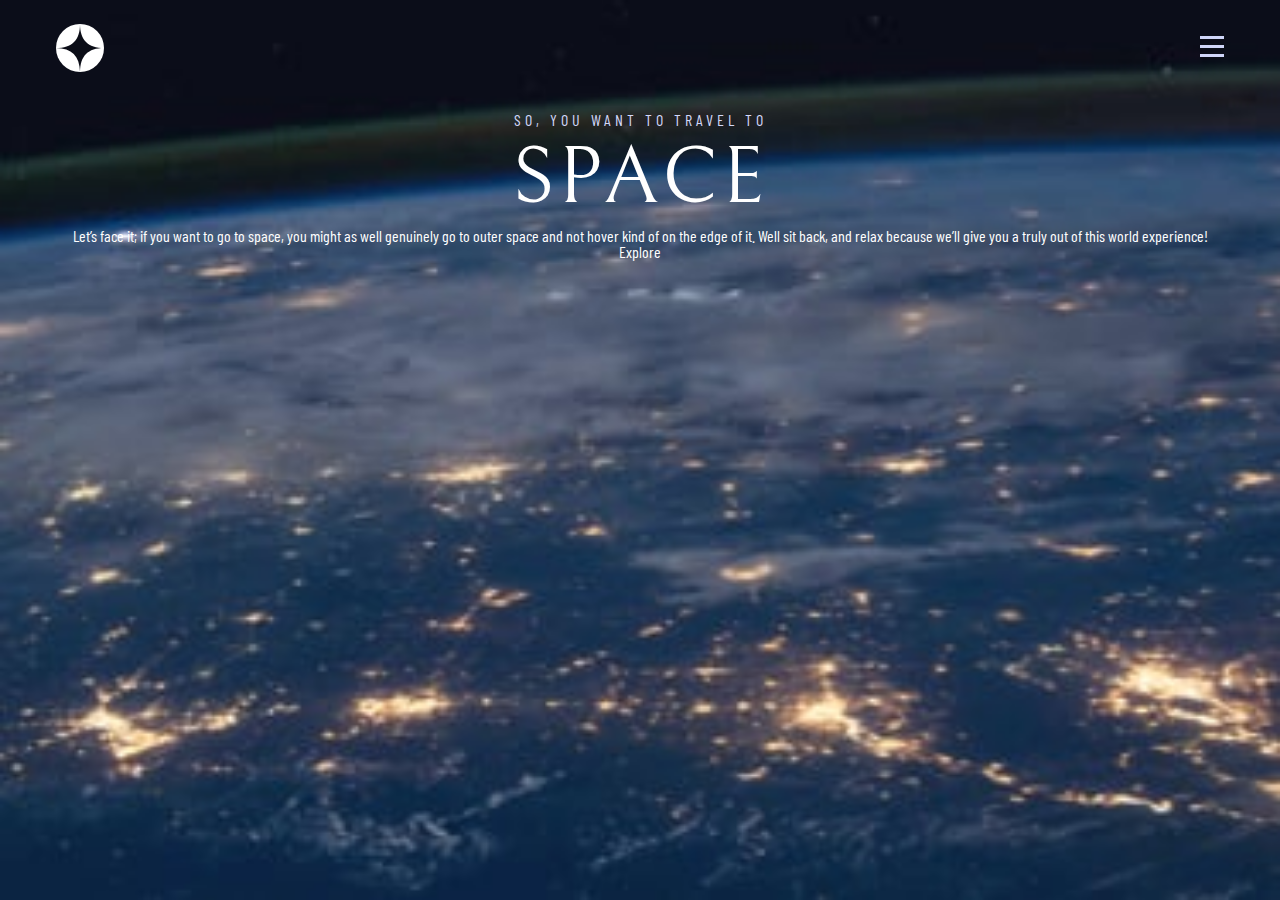
==== index.html @ c45864d5 "Mobile Nav Bar modified" ====
<!DOCTYPE html>
<html lang="en">
<head>
  <meta charset="UTF-8">
  <meta name="viewport" content="width=device-width, initial-scale=1.0">

  <link rel="icon" type="image/png" sizes="32x32" href="./assets/favicon-32x32.png">
  <link rel="stylesheet" href="index.css">
  <link rel="preconnect" href="https://fonts.googleapis.com">
  <link rel="preconnect" href="https://fonts.gstatic.com" crossorigin>
  <link href="https://fonts.googleapis.com/css2?family=Barlow+Condensed&family=Bellefair&display=swap" rel="stylesheet">
  <title>Frontend Mentor | Space tourism website</title>
</head>
<body class="home">
  <header class="primary-header">
    <div>
      <img src="assets/shared/logo.svg" class="logo" alt="Logo">
    </div>
    <button class="hamburger-menu"></button>
    <nav>
      <ul class="primary-navigation" data-toggled="false">
        <li class="active"><a href="#"><span>00</span>Home</a></li>
        <li><a href="destination.html"><span>01</span>Destination</a></li>
        <li><a href="crew.html"><span>02</span>Crew</a></li>
        <li><a href="technology.html"><span>03</span>Technology</a></li>
      </ul>
    </nav>
  </header>
  <main class="">
    <section class="grid-container">
      <header>
        <h1 class="section-title main-title">So, you want to travel to <span>Space</span></h1>
      </header>
      <p class="main-text">
          Let’s face it; if you want to go to space, you might as well genuinely go to 
          outer space and not hover kind of on the edge of it. Well sit back, and relax 
          because we’ll give you a truly out of this world experience!
      </p>
    </section>
    <div>
      <a class="large-btn">Explore</a>
    </div>
  </main>
</body>
</html>
---- index.css ----
:root {
    /* Colors */
    --clr-dark: hsl(230, 35%, 7%);
    --clr-light: hsl(0, 0%, 100%);
    --clr-purple: hsl(231, 77%, 90%);

    /* Font sizes */
    --fs-900: 9.375rem;
    --fs-800: 6.25rem;
    --fs-700: 3.5rem;  
    --fs-600: 2rem;
    --fs-500: 1.75rem;
    --fs-400: 1rem;
    --fs-300: 0.9375rem;
    --fs-200: 0.875rem;

    /* Font Family */
    --ff-barlow: 'Barlow Condensed', sans-serif;
    --ff-bellefair: 'Bellefair', serif;
}

/* CSS reset */
html, body, div, span, applet, object, iframe,
h1, h2, h3, h4, h5, h6, p, blockquote, pre,
a, abbr, acronym, address, big, cite, code,
del, dfn, em, img, ins, kbd, q, s, samp,
small, strike, strong, sub, sup, tt, var,
b, u, i, center,
dl, dt, dd, ol, ul, li,
fieldset, form, label, legend,
table, caption, tbody, tfoot, thead, tr, th, td,
article, aside, canvas, details, embed, 
figure, figcaption, footer, header, hgroup, 
menu, nav, output, ruby, section, summary,
time, mark, audio, video {
	margin: 0;
	padding: 0;
	border: 0;
	font-size: 100%;
	font: inherit;
	vertical-align: baseline;
}
/* HTML5 display-role reset for older browsers */
article, aside, details, figcaption, figure, 
footer, header, hgroup, menu, nav, section {
	display: block;
}
body {
	line-height: 1;
}
ol, ul {
	list-style: none;
}
blockquote, q {
	quotes: none;
}
blockquote:before, blockquote:after,
q:before, q:after {
	content: '';
	content: none;
}
table {
	border-collapse: collapse;
	border-spacing: 0;
}

*,
*::after,
*::before {
    box-sizing: border-box;
    text-decoration: none;
}

img {
    max-width: 100%;
    display: block;
}

li {
    display: inline-block;
}


/*  */

.home {
    font-size: var(--fs-400);
    font-family: var(--ff-barlow);
    font-weight: 400;
    background: no-repeat url("assets/home/background-home-mobile.jpg");
    background-position: center bottom;
    background-attachment: fixed;
    background-size: cover;
    color: var(--clr-light);
    text-align: center;
    min-height: 100vh;

    position: relative;

    overflow-x: hidden;
    display: grid;
    grid-template-rows: min-content 1fr;
}


.grid-container {
    display: grid;
    /* gap: var(--gap, 1em); */
    place-items: center;
}


.primary-header {
    display: flex;
    justify-content: space-between;
    align-items: center;
    gap: 1em;
    margin-bottom: 1em;
}

.logo {
    margin: 1.5rem clamp(1.5rem, 5vw, 3.5rem);
}

.hamburger-menu {
    /* display: none; */
    background: transparent;
    background-image: url("./assets/shared/icon-hamburger.svg");
    background-repeat: no-repeat;
    position: absolute;
    z-index: 1000;
    top: 2.25rem;
    right: clamp(1.5rem, 5vw, 3.5rem);
    border: none;
    width: 1.5rem;
    aspect-ratio: 1;
}

.primary-navigation {
    display: flex;
    flex-direction: column;
    align-items: flex-start;
    gap: 2em;
    position: fixed;
    z-index: 100;
    inset: 0 0 0 30%; 
    padding: min(20rem, 15vh) 2rem;
    margin: 0;
    backdrop-filter: blur(40px);
    text-transform: uppercase;
    letter-spacing: .25em;

    transform: translateX(100%);
}

.primary-navigation[data-toggled="true"] {
    transform: translateX(0);
}

.primary-navigation a {
    color: var(--clr-light);
}

.primary-navigation  a > span {
    margin-right: .75em;
    font-weight: 700;
}

.section-title {
    color: var(--title-color, --clr-dark); 
    letter-spacing: .25em;
    text-transform: uppercase;
}

.main-title {
    --title-color: var(--clr-purple);
}

.main-title > span {
    display: block;
    color: var(--clr-light);
    font-size: 5rem; 
    font-family: var(--ff-bellefair);
    line-height: 100px;    
}
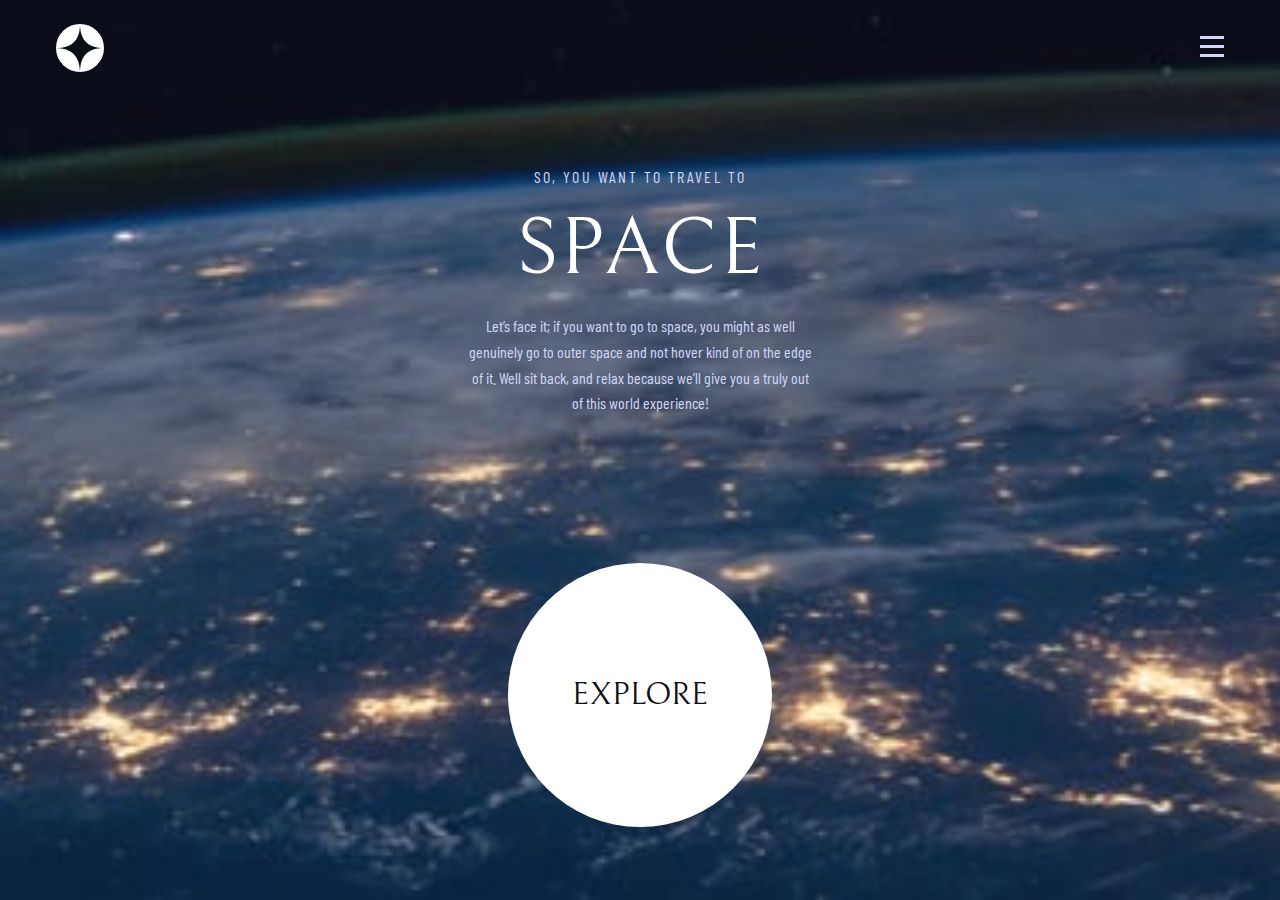
==== commit 9654ba18: "Large Button added" ====
--- a/index.html
+++ b/index.html
@@ -26,12 +26,12 @@
       </ul>
     </nav>
   </header>
-  <main class="">
-    <section class="grid-container">
+  <main class="grid-container">
+    <section>
       <header>
-        <h1 class="section-title main-title">So, you want to travel to <span>Space</span></h1>
+        <h1 class="section-title home-title">So, you want to travel to <span>Space</span></h1>
       </header>
-      <p class="main-text">
+      <p class="home-text">
           Let’s face it; if you want to go to space, you might as well genuinely go to 
           outer space and not hover kind of on the edge of it. Well sit back, and relax 
           because we’ll give you a truly out of this world experience!
--- a/index.css
+++ b/index.css
@@ -92,7 +92,7 @@
     background-attachment: fixed;
     background-size: cover;
     color: var(--clr-light);
-    text-align: center;
+    /* text-align: center; */
     min-height: 100vh;
 
     position: relative;
@@ -102,20 +102,32 @@
     grid-template-rows: min-content 1fr;
 }
 
+.container {
+    max-width: 1300px;
+    width: 80%;
+    margin: 0 auto;
+    text-align: center;
+}
+
 
 .grid-container {
+    text-align: center;
     display: grid;
-    /* gap: var(--gap, 1em); */
+    /* google place content vs place items */
     place-items: center;
-}
-
+    padding-inline: 1rem;
+}
+
+.grid-container * {
+    max-width: 50ch;
+}
 
 .primary-header {
     display: flex;
     justify-content: space-between;
     align-items: center;
     gap: 1em;
-    margin-bottom: 1em;
+    /* margin-bottom: 2rem; */
 }
 
 .logo {
@@ -168,24 +180,43 @@
 
 .section-title {
     color: var(--title-color, --clr-dark); 
-    letter-spacing: .25em;
+    letter-spacing: .15em;
     text-transform: uppercase;
 }
 
-.main-title {
+.home-title {
     --title-color: var(--clr-purple);
 }
 
-.main-title > span {
+.home-title > span {
     display: block;
     color: var(--clr-light);
     font-size: 5rem; 
     font-family: var(--ff-bellefair);
-    line-height: 100px;    
-}
-
-
-
-
-
-
+    /* line-height: 100px;   */
+    padding: .3em;  
+}
+
+.home-text {
+    color: var(--clr-purple);
+    line-height: 1.6em;
+}
+
+.large-btn {
+    font-size: 2rem;
+    font-family: var(--ff-bellefair);
+    display: inline-grid;
+    place-items: center;
+    border-radius: 50%;
+    background-color: var(--clr-light);
+    color: var(--clr-dark);
+    padding: 0 2em;
+
+    aspect-ratio: 1;
+    text-transform: uppercase;
+}
+
+
+
+
+
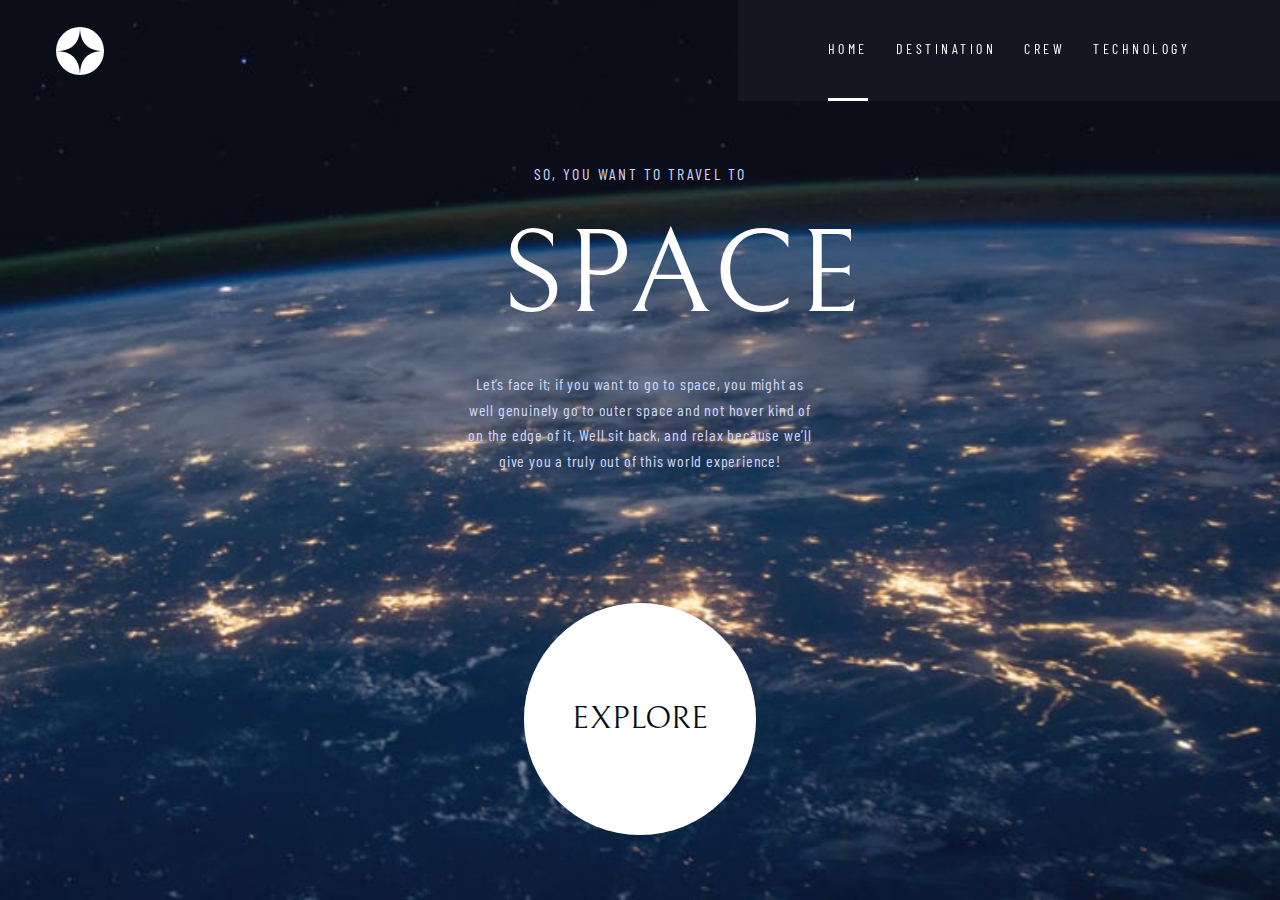
==== commit 57f82750: "Responsive Design Tablet added" ====
--- a/index.html
+++ b/index.html
@@ -31,7 +31,7 @@
       <header>
         <h1 class="section-title home-title">So, you want to travel to <span>Space</span></h1>
       </header>
-      <p class="home-text">
+      <p class="section-text">
           Let’s face it; if you want to go to space, you might as well genuinely go to 
           outer space and not hover kind of on the edge of it. Well sit back, and relax 
           because we’ll give you a truly out of this world experience!
--- a/index.css
+++ b/index.css
@@ -1,10 +1,11 @@
 :root {
     /* Colors */
-    --clr-dark: hsl(230, 35%, 7%);
-    --clr-light: hsl(0, 0%, 100%);
-    --clr-purple: hsl(231, 77%, 90%);
+    --clr-dark: 230 35% 7%;
+    --clr-light: 0 0% 100%;
+    --clr-purple: 231 77% 90%;
 
     /* Font sizes */
+    --fs-title: clamp(5rem, 8vw + 1rem, 9.375rem);
     --fs-900: 9.375rem;
     --fs-800: 6.25rem;
     --fs-700: 3.5rem;  
@@ -83,37 +84,30 @@
 
 /*  */
 
-.home {
+body {
     font-size: var(--fs-400);
     font-family: var(--ff-barlow);
     font-weight: 400;
+    color: hsl(var(--clr-light));
+    min-height: 100vh;
+    overflow-x: hidden;
+
+    display: grid;
+    grid-template-rows: min-content 1fr;
+}
+
+.home {
     background: no-repeat url("assets/home/background-home-mobile.jpg");
     background-position: center bottom;
     background-attachment: fixed;
     background-size: cover;
-    color: var(--clr-light);
-    /* text-align: center; */
-    min-height: 100vh;
 
     position: relative;
-
-    overflow-x: hidden;
-    display: grid;
-    grid-template-rows: min-content 1fr;
-}
-
-.container {
-    max-width: 1300px;
-    width: 80%;
-    margin: 0 auto;
-    text-align: center;
-}
-
+}
 
 .grid-container {
     text-align: center;
     display: grid;
-    /* google place content vs place items */
     place-items: center;
     padding-inline: 1rem;
 }
@@ -127,7 +121,6 @@
     justify-content: space-between;
     align-items: center;
     gap: 1em;
-    /* margin-bottom: 2rem; */
 }
 
 .logo {
@@ -135,14 +128,13 @@
 }
 
 .hamburger-menu {
-    /* display: none; */
     background: transparent;
     background-image: url("./assets/shared/icon-hamburger.svg");
     background-repeat: no-repeat;
     position: absolute;
     z-index: 1000;
     top: 2.25rem;
-    right: clamp(1.5rem, 5vw, 3.5rem);
+    right: 1.5rem;
     border: none;
     width: 1.5rem;
     aspect-ratio: 1;
@@ -150,27 +142,13 @@
 
 .primary-navigation {
     display: flex;
-    flex-direction: column;
-    align-items: flex-start;
-    gap: 2em;
-    position: fixed;
-    z-index: 100;
-    inset: 0 0 0 30%; 
-    padding: min(20rem, 15vh) 2rem;
     margin: 0;
-    backdrop-filter: blur(40px);
     text-transform: uppercase;
     letter-spacing: .25em;
-
-    transform: translateX(100%);
-}
-
-.primary-navigation[data-toggled="true"] {
-    transform: translateX(0);
 }
 
 .primary-navigation a {
-    color: var(--clr-light);
+    color: hsl(var(--clr-light));
 }
 
 .primary-navigation  a > span {
@@ -179,7 +157,8 @@
 }
 
 .section-title {
-    color: var(--title-color, --clr-dark); 
+    font-size: var(--fs-400);
+    color: hsl(var(--title-color, --clr-dark)); 
     letter-spacing: .15em;
     text-transform: uppercase;
 }
@@ -190,16 +169,16 @@
 
 .home-title > span {
     display: block;
-    color: var(--clr-light);
-    font-size: 5rem; 
+    color: hsl(var(--clr-light));
+    font-size: var(--fs-title); 
     font-family: var(--ff-bellefair);
-    /* line-height: 100px;   */
     padding: .3em;  
 }
 
-.home-text {
-    color: var(--clr-purple);
-    line-height: 1.6em;
+.section-text {
+    color: hsl(var(--clr-purple));
+    line-height: 1.6;
+    letter-spacing: .05rem;
 }
 
 .large-btn {
@@ -208,15 +187,97 @@
     display: inline-grid;
     place-items: center;
     border-radius: 50%;
-    background-color: var(--clr-light);
-    color: var(--clr-dark);
-    padding: 0 2em;
+    background-color: hsl(var(--clr-light));
+    color: hsl(var(--clr-dark));
+    padding: 0 1.5em;
 
     aspect-ratio: 1;
     text-transform: uppercase;
-}
-
-
-
-
-
+
+    position: relative; 
+}
+
+.large-btn::before {
+    content: '';
+    position: absolute;
+    width: 100%;
+    aspect-ratio: 1;
+    border-radius: 50%;
+    background-color: hsl(var(--clr-light)/.3);
+    z-index: -1;
+
+    transition: transform 1s;
+}
+
+.large-btn:hover::before {
+    transform: scale(1.5);
+}
+
+/* Mobile devices */
+@media (max-width: 35rem) {
+    .primary-navigation {
+        flex-direction: column;
+        gap: 2em;
+        position: fixed;
+        z-index: 100;
+        inset: 0 0 0 30%; 
+        padding: min(20rem, 15vh) 2rem;
+        backdrop-filter: blur(40px);
+
+        transform: translateX(100%);
+    }
+
+    .primary-navigation[data-toggled="true"] {
+        transform: translateX(0);
+    }
+
+}
+
+/* Tablet mode */
+@media (min-width: 35rem) {
+    .home {
+        background-image: url("./assets/home/background-home-tablet.jpg");
+    }
+
+    .hamburger-menu {
+        display: none;
+    }
+
+    .primary-navigation {
+        padding-inline: clamp(3rem, 7vw, 7rem);
+        background-color: rgba(255, 255, 255, 0.04);
+        backdrop-filter: blur(40px);
+        gap: 2em;
+        font-size: var(--fs-200);
+    }
+
+    .primary-navigation a > span {
+        display: none;
+    }
+
+    .primary-navigation a {
+        display: inline-block;
+        padding: var(--nav-pad, 3em) 0;
+    }
+
+    .primary-navigation > .active {
+        border-bottom: 3px solid hsl(var(--clr-light));
+    }
+
+    .primary-navigation > li:not(.active):hover {
+        border-bottom: 3px solid hsl(var(--clr-light) / .4);
+    }
+
+}
+
+/* Small screens, laptops */
+@media (min-width: 35rem) and (max-width: 45rem) {
+
+}
+
+@media (min-width: 45rem) {
+
+}
+
+
+
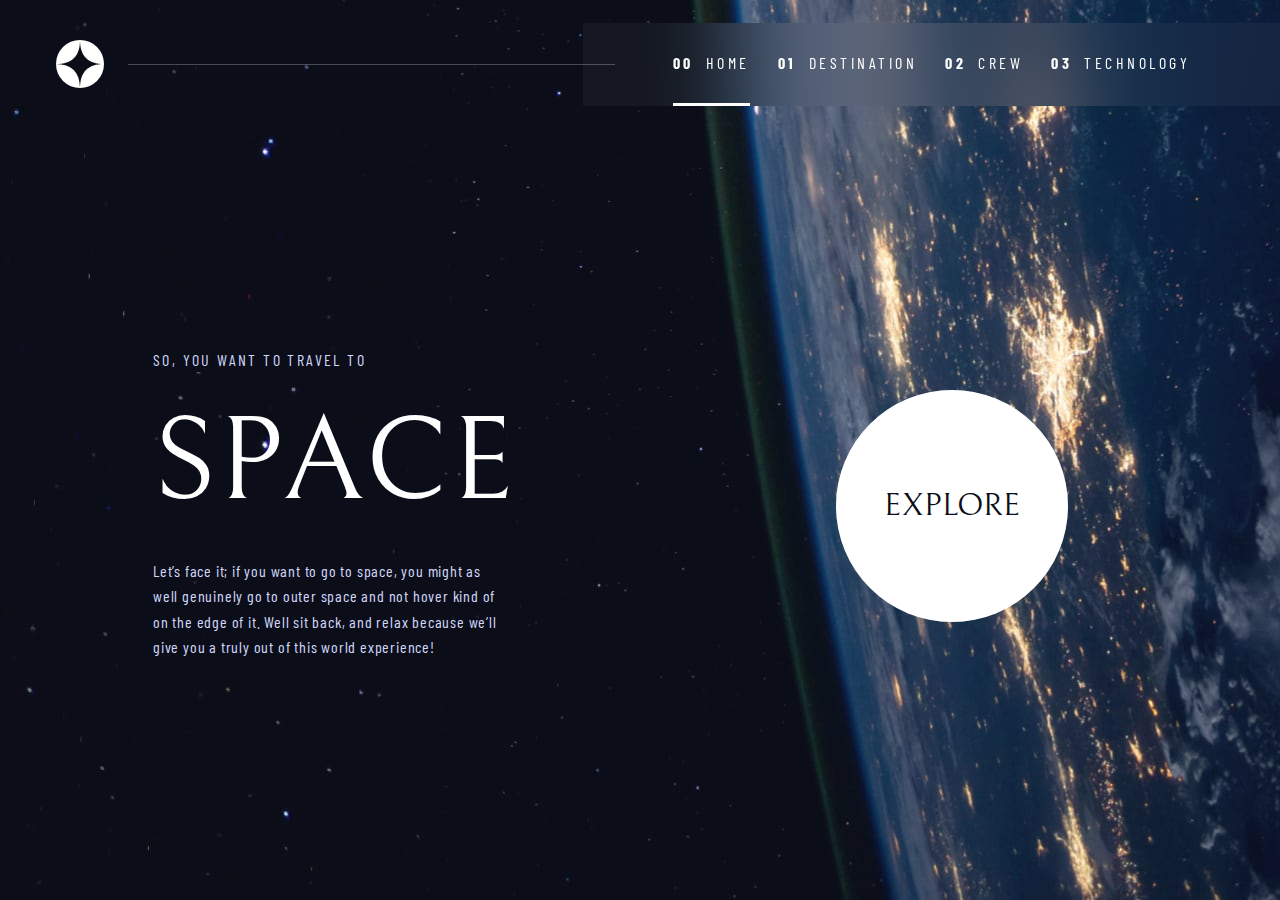
==== commit 0b0a1aae: "Responsives for Laptop added" ====
--- a/index.html
+++ b/index.html
@@ -16,7 +16,7 @@
     <div>
       <img src="assets/shared/logo.svg" class="logo" alt="Logo">
     </div>
-    <button class="hamburger-menu"></button>
+    <button class="hamburger-menu" data-close="false"></button>
     <nav>
       <ul class="primary-navigation" data-toggled="false">
         <li class="active"><a href="#"><span>00</span>Home</a></li>
--- a/index.css
+++ b/index.css
@@ -231,6 +231,10 @@
         transform: translateX(0);
     }
 
+    .hamburger-menu[data-close="true"] {
+        background-image: url("./assets/shared/icon-close.svg");
+    }
+
 }
 
 /* Tablet mode */
@@ -257,7 +261,7 @@
 
     .primary-navigation a {
         display: inline-block;
-        padding: var(--nav-pad, 3em) 0;
+        padding: var(--nav-pad, 2em) 0;
     }
 
     .primary-navigation > .active {
@@ -276,8 +280,52 @@
 }
 
 @media (min-width: 45rem) {
-
-}
-
-
-
+    .home {
+        background-image: url(assets/home/background-home-desktop.jpg);
+    }
+
+    .primary-header {
+        padding-top: 1rem;
+    }
+
+    .primary-navigation a{
+        --nav-pad: 2em;
+        font-size: var(--fs-400);
+        display: flex;
+    }
+
+    .primary-navigation a > span {
+        display: inline-block;
+    }
+
+    .primary-header::after {
+        content: '';
+        display: block;
+        width: 100%;
+        height: 1px;
+        background-color: hsl(var(--clr-light) / .25);
+        position: relative;
+        order: 1;
+        z-index: 1000;
+        margin-right: -3rem;
+    }
+
+    nav {
+        order: 2
+    }
+
+    .grid-container {
+        grid-template-columns: repeat(2, 1fr);
+    }
+
+    .home-title > span{
+        padding: 0.3em 0;
+    }
+
+    .section-title, .section-text {
+        text-align: start;
+    }
+}
+
+
+
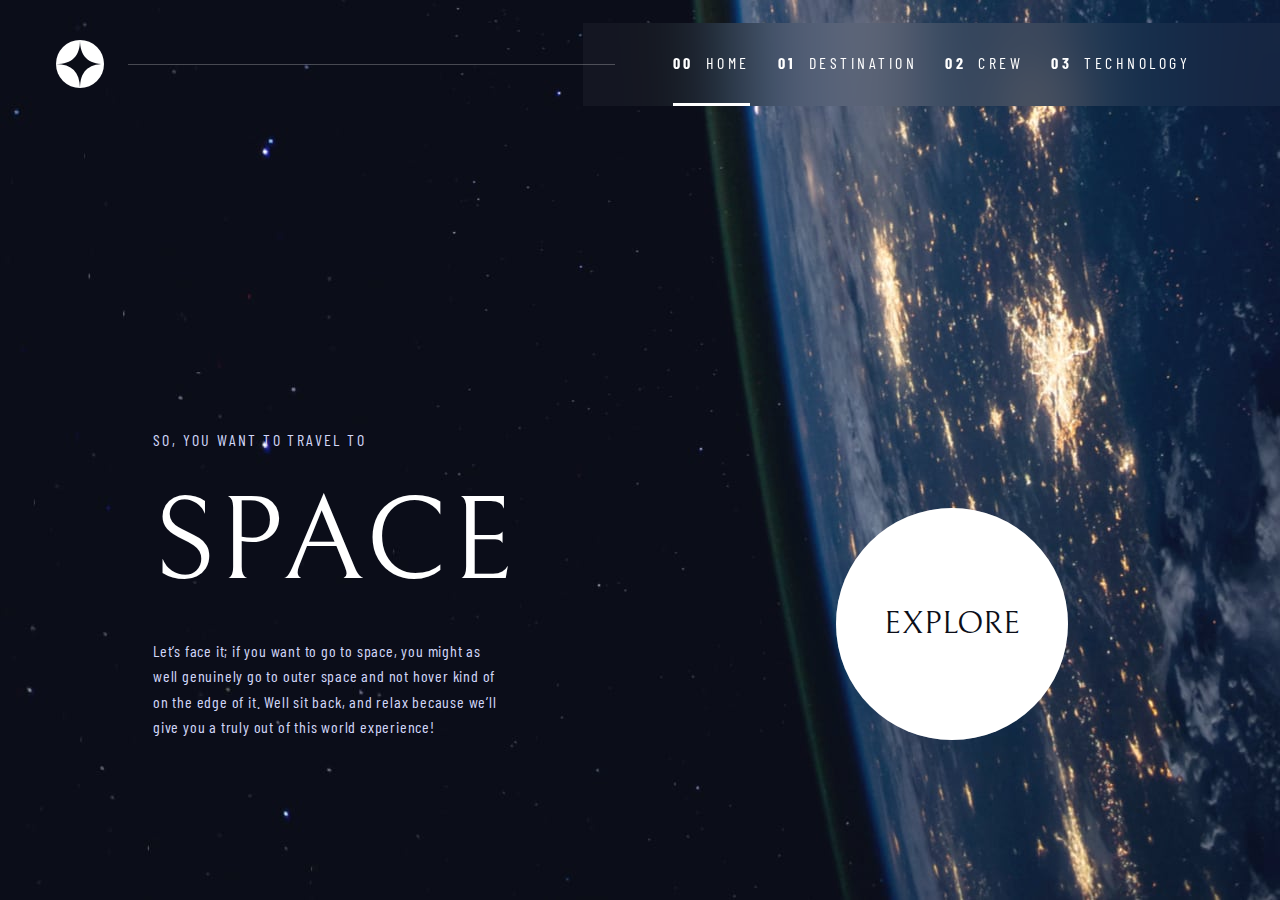
==== commit 8e12a06c: "Destination page created" ====
--- a/index.html
+++ b/index.html
@@ -26,8 +26,8 @@
       </ul>
     </nav>
   </header>
-  <main class="grid-container">
-    <section>
+  <main class="grid-container grid-container--home">
+    <section class="home-info">
       <header>
         <h1 class="section-title home-title">So, you want to travel to <span>Space</span></h1>
       </header>
@@ -37,9 +37,11 @@
           because we’ll give you a truly out of this world experience!
       </p>
     </section>
-    <div>
+    <div class="home-btn">
       <a class="large-btn">Explore</a>
     </div>
   </main>
+
+  <script src="index.js"></script>
 </body>
 </html>--- a/index.css
+++ b/index.css
@@ -91,18 +91,19 @@
     color: hsl(var(--clr-light));
     min-height: 100vh;
     overflow-x: hidden;
+    position: relative;
 
     display: grid;
     grid-template-rows: min-content 1fr;
 }
 
 .home {
-    background: no-repeat url("assets/home/background-home-mobile.jpg");
+    background: url("assets/home/background-home-mobile.jpg");
+    background-repeat: no-repeat;
     background-position: center bottom;
     background-attachment: fixed;
     background-size: cover;
 
-    position: relative;
 }
 
 .grid-container {
@@ -182,7 +183,7 @@
 }
 
 .large-btn {
-    font-size: 2rem;
+    font-size: 1.25rem;
     font-family: var(--ff-bellefair);
     display: inline-grid;
     place-items: center;
@@ -225,6 +226,8 @@
         backdrop-filter: blur(40px);
 
         transform: translateX(100%);
+        transition: transform 1s ease-in-out;
+
     }
 
     .primary-navigation[data-toggled="true"] {
@@ -270,6 +273,10 @@
 
     .primary-navigation > li:not(.active):hover {
         border-bottom: 3px solid hsl(var(--clr-light) / .4);
+    }
+
+    .large-btn {
+        font-size: var(--fs-600);
     }
 
 }
@@ -318,6 +325,20 @@
         grid-template-columns: repeat(2, 1fr);
     }
 
+    .grid-container--home {
+        grid-template-rows: 2fr min-content 1fr;
+    }
+
+    .home-info {
+        grid-row: 2;
+    }
+
+    .home-btn {
+        grid-row: 2; 
+        grid-column: 2;
+        align-self: end;
+    }
+
     .home-title > span{
         padding: 0.3em 0;
     }
@@ -329,3 +350,5 @@
 
 
 
+
+
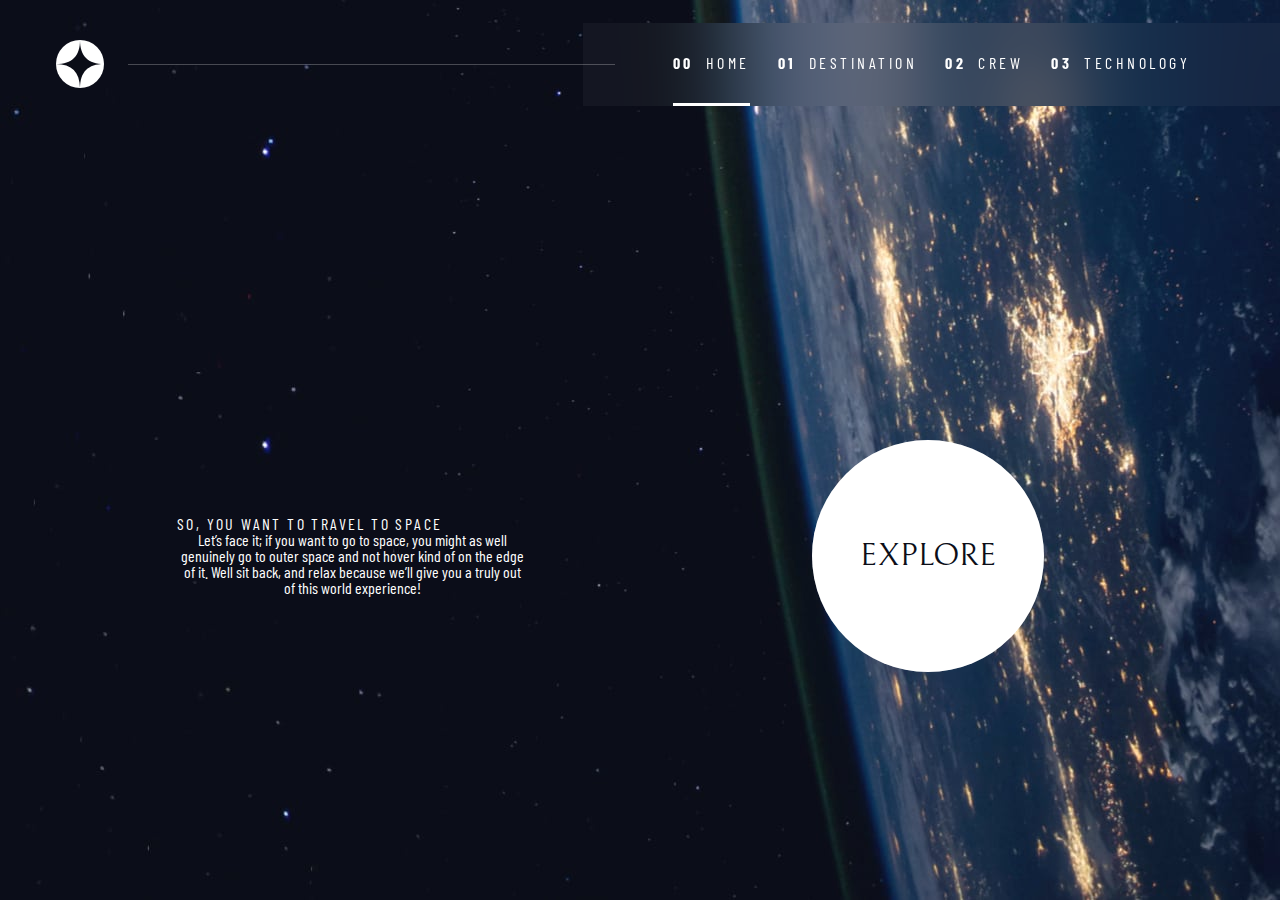
==== commit 409edd5d: "Class names changed" ====
--- a/index.html
+++ b/index.html
@@ -29,9 +29,9 @@
   <main class="grid-container grid-container--home">
     <section class="home-info">
       <header>
-        <h1 class="section-title home-title">So, you want to travel to <span>Space</span></h1>
+        <h1 class="section-title home-info__title">So, you want to travel to <span>Space</span></h1>
       </header>
-      <p class="section-text">
+      <p class="home-info__text">
           Let’s face it; if you want to go to space, you might as well genuinely go to 
           outer space and not hover kind of on the edge of it. Well sit back, and relax 
           because we’ll give you a truly out of this world experience!
--- a/index.css
+++ b/index.css
@@ -111,6 +111,7 @@
     display: grid;
     place-items: center;
     padding-inline: 1rem;
+    padding-bottom: 4rem;
 }
 
 .grid-container * {
@@ -327,15 +328,17 @@
 
     .grid-container--home {
         grid-template-rows: 2fr min-content 1fr;
+        grid-template-columns: minmax(1.5rem, 3rem) repeat(2, 1fr) minmax(1.5rem, 3rem);
     }
 
     .home-info {
         grid-row: 2;
+        grid-column: 2; 
     }
 
     .home-btn {
         grid-row: 2; 
-        grid-column: 2;
+        grid-column: 3;
         align-self: end;
     }
 
@@ -348,7 +351,176 @@
     }
 }
 
-
-
-
-
+/* Destination File css */
+.destination {
+    background: url("assets/destination/background-destination-mobile.jpg");
+    background-repeat: no-repeat;
+    background-position: center bottom;
+    background-attachment: fixed;
+    background-size: cover;
+}
+
+.destination-title > span {
+    margin-right: 1em;
+    font-weight: 700;
+    color: hsl(var(--clr-light)/.5);
+}
+
+.destination-img > img{
+    max-width: 60%;
+    margin: auto;
+    padding: 1rem 0;
+}
+
+.secondary-navigation {
+    display: flex;
+    justify-content: space-evenly;
+    text-transform: uppercase;
+}
+
+.secondary-navigation a {
+    color: hsl(var(--clr-light));
+    display: inline-block;
+    padding: .7em 0;
+    letter-spacing: .1rem;
+}
+
+.secondary-navigation > .active {
+    border-bottom: 1px solid hsl(var(--clr-light));
+}
+
+/* .planet-nav {
+    margin-bottom: 1.3rem;
+} */
+
+.planet-card__info::after {
+    content: '';
+    display: block;
+    max-width: 100%;
+    height: 1px;
+    margin: 1.5rem 0;
+    background-color: hsl(var(--clr-light)/.4);
+}
+
+.planet-card__info--title {
+    font-family: var(--ff-bellefair);
+    font-size: var(--fs-700);
+    text-transform: uppercase;
+    letter-spacing: .1rem;
+    margin-top: 2rem
+}
+
+.planet-card__info--text {
+    color: hsl(var(--clr-purple));
+    line-height: 1.5;
+    margin-top: 2rem;
+}
+
+.planet-card__num {
+    text-transform: uppercase;
+}
+
+.planet-card__num h3 {
+    color: hsl(var(--clr-purple));
+    font-size: var(--fs-200);
+    margin: auto;
+    letter-spacing: .1rem;
+}
+
+.planet-card__num--distance,
+.planet-card__num--time {
+    font-size: var(--fs-500);
+    font-family: var(--ff-bellefair);
+    padding: 1em 0;
+}
+
+@media (min-width: 35rem) {
+    .destination {
+        background: url("assets/destination/background-destination-tablet.jpg");
+        background-repeat: no-repeat;
+        background-position: center bottom;
+        background-attachment: fixed;
+        background-size: cover;
+    }
+
+    .destination-img > img {
+        max-width: 70%;
+    }
+
+    .destination-title {
+        justify-self: start;
+        align-self: end;
+        margin-top: 2rem;
+        /* padding-left: 1em; */
+    }
+
+    .grid-container--dest {
+        margin-top: 2rem;
+    }
+}
+
+@media (min-width: 45rem) {
+    .destination {
+        background: url("assets/destination/background-destination-desktop.jpg");
+        background-repeat: no-repeat;
+        background-position: center bottom;
+        background-attachment: fixed;
+        background-size: cover;
+    }
+
+    .grid-container--dest {
+        grid-template-rows: 1fr 1fr min-content;
+        column-gap: 2rem;
+        grid-template-columns: minmax(1rem, 1fr) repeat(2, minmax(0, 30rem)) minmax(1rem, 1fr);
+    }
+
+    .planet-nav {
+        grid-row: 2; 
+        grid-column: 3;
+        margin-top: 2rem;
+        justify-self: start;
+    }
+
+    .destination-title {
+        grid-column: 2 / span 2;
+        grid-row: 1;
+        font-size: var(--fs-500);
+    }
+
+    .destination-img {
+        grid-row: 2 / span 2;
+        grid-column: 2;
+        justify-self: start;
+        width: 100%;
+    }
+
+    .destination-img > img {
+        max-width: 100%;
+    }
+
+    .secondary-navigation {
+        /* width: 70%; */
+        justify-content: space-between;
+        gap: 1rem;
+    }
+
+    .planet {
+        grid-row: 3;
+        grid-column: 3;
+        justify-self: start;
+        text-align: left;
+    }
+
+    .planet-card__info--title {
+        font-size: var(--fs-800);
+    }
+
+    .planet-card__num {
+        display: flex;
+        justify-content: space-between;
+    }
+    
+}
+
+
+
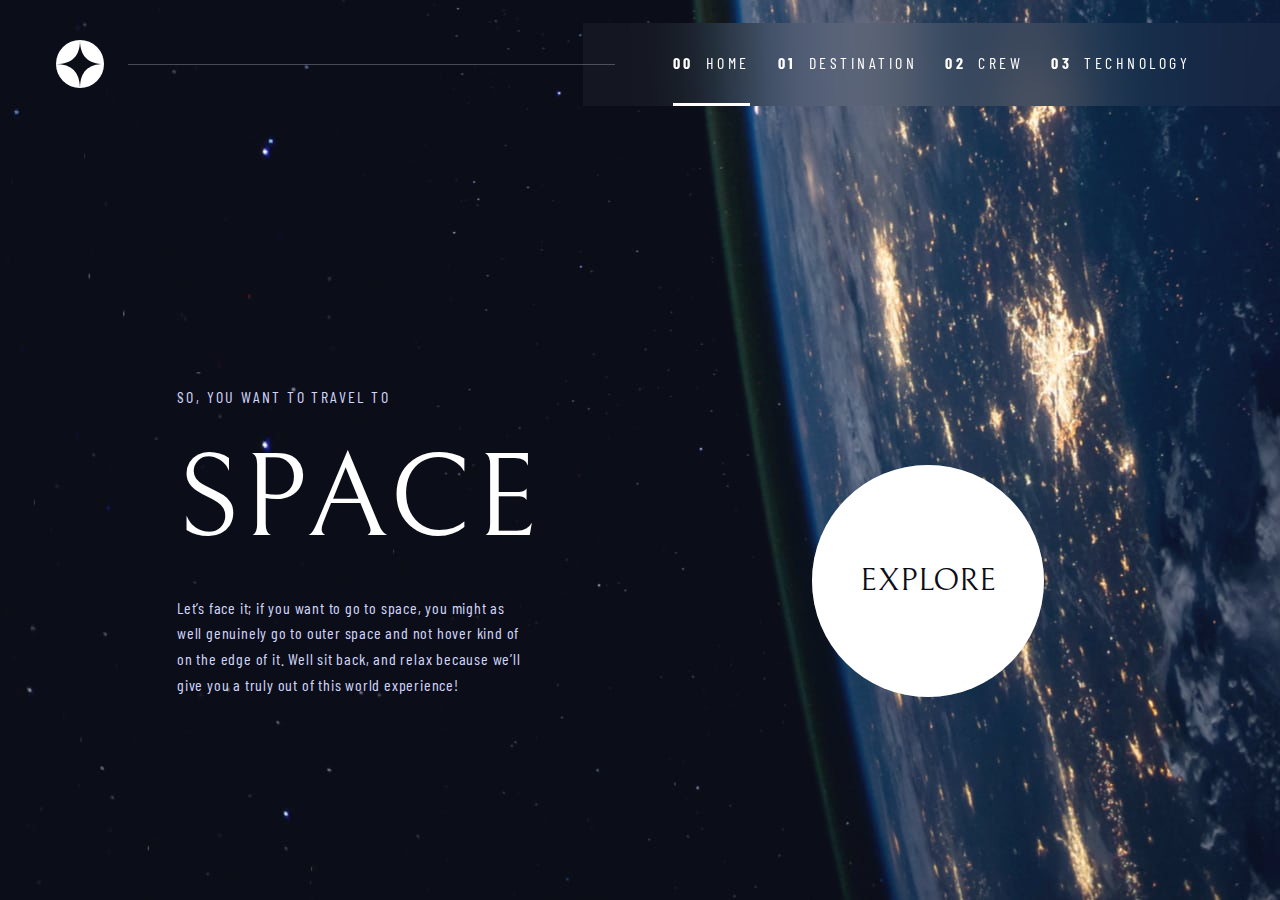
==== commit 18d8a1b1: "Margins and grid adjusted" ====
--- a/index.html
+++ b/index.html
@@ -38,7 +38,7 @@
       </p>
     </section>
     <div class="home-btn">
-      <a class="large-btn">Explore</a>
+      <a class="large-btn" href="./destination.html">Explore</a>
     </div>
   </main>
 
--- a/index.css
+++ b/index.css
@@ -103,7 +103,6 @@
     background-position: center bottom;
     background-attachment: fixed;
     background-size: cover;
-
 }
 
 .grid-container {
@@ -160,16 +159,16 @@
 
 .section-title {
     font-size: var(--fs-400);
-    color: hsl(var(--title-color, --clr-dark)); 
+    color: hsl(var(--title-color)); 
     letter-spacing: .15em;
     text-transform: uppercase;
 }
 
-.home-title {
+.home-info__title {
     --title-color: var(--clr-purple);
 }
 
-.home-title > span {
+.home-info__title > span {
     display: block;
     color: hsl(var(--clr-light));
     font-size: var(--fs-title); 
@@ -177,7 +176,7 @@
     padding: .3em;  
 }
 
-.section-text {
+.home-info__text {
     color: hsl(var(--clr-purple));
     line-height: 1.6;
     letter-spacing: .05rem;
@@ -332,21 +331,19 @@
     }
 
     .home-info {
-        grid-row: 2;
-        grid-column: 2; 
+        grid-area: 2 / 2; 
     }
 
     .home-btn {
-        grid-row: 2; 
-        grid-column: 3;
+        grid-area: 2 / 3; 
         align-self: end;
     }
 
-    .home-title > span{
+    .home-info__title > span{
         padding: 0.3em 0;
     }
 
-    .section-title, .section-text {
+    .section-title, .home-info__text {
         text-align: start;
     }
 }
@@ -368,18 +365,18 @@
 
 .destination-img > img{
     max-width: 60%;
-    margin: auto;
-    padding: 1rem 0;
+    margin: 2rem auto;
 }
 
 .secondary-navigation {
     display: flex;
     justify-content: space-evenly;
     text-transform: uppercase;
+    gap: 1.5rem;
 }
 
 .secondary-navigation a {
-    color: hsl(var(--clr-light));
+    color: hsl(var(--clr-purple));
     display: inline-block;
     padding: .7em 0;
     letter-spacing: .1rem;
@@ -389,17 +386,17 @@
     border-bottom: 1px solid hsl(var(--clr-light));
 }
 
-/* .planet-nav {
-    margin-bottom: 1.3rem;
-} */
+.secondary-navigation > .active a {
+    color: var(--clr-light);
+}
 
 .planet-card__info::after {
     content: '';
     display: block;
     max-width: 100%;
     height: 1px;
-    margin: 1.5rem 0;
-    background-color: hsl(var(--clr-light)/.4);
+    margin: 2rem 0;
+    background-color: hsl(var(--clr-light)/.2);
 }
 
 .planet-card__info--title {
@@ -413,7 +410,6 @@
 .planet-card__info--text {
     color: hsl(var(--clr-purple));
     line-height: 1.5;
-    margin-top: 2rem;
 }
 
 .planet-card__num {
@@ -437,10 +433,6 @@
 @media (min-width: 35rem) {
     .destination {
         background: url("assets/destination/background-destination-tablet.jpg");
-        background-repeat: no-repeat;
-        background-position: center bottom;
-        background-attachment: fixed;
-        background-size: cover;
     }
 
     .destination-img > img {
@@ -451,34 +443,33 @@
         justify-self: start;
         align-self: end;
         margin-top: 2rem;
-        /* padding-left: 1em; */
     }
 
     .grid-container--dest {
         margin-top: 2rem;
+    }
+
+    .planet-card__info--text {
+        margin-top: 1rem;
     }
 }
 
 @media (min-width: 45rem) {
     .destination {
         background: url("assets/destination/background-destination-desktop.jpg");
-        background-repeat: no-repeat;
-        background-position: center bottom;
-        background-attachment: fixed;
-        background-size: cover;
     }
 
     .grid-container--dest {
-        grid-template-rows: 1fr 1fr min-content;
+        grid-template-rows: repeat(2, 1fr) min-content;
         column-gap: 2rem;
         grid-template-columns: minmax(1rem, 1fr) repeat(2, minmax(0, 30rem)) minmax(1rem, 1fr);
     }
 
     .planet-nav {
-        grid-row: 2; 
-        grid-column: 3;
+        grid-area: 2 / 3;
         margin-top: 2rem;
         justify-self: start;
+        align-self: end;
     }
 
     .destination-title {
@@ -499,14 +490,12 @@
     }
 
     .secondary-navigation {
-        /* width: 70%; */
         justify-content: space-between;
         gap: 1rem;
     }
 
     .planet {
-        grid-row: 3;
-        grid-column: 3;
+        grid-area: 3 / 3;
         justify-self: start;
         text-align: left;
     }
